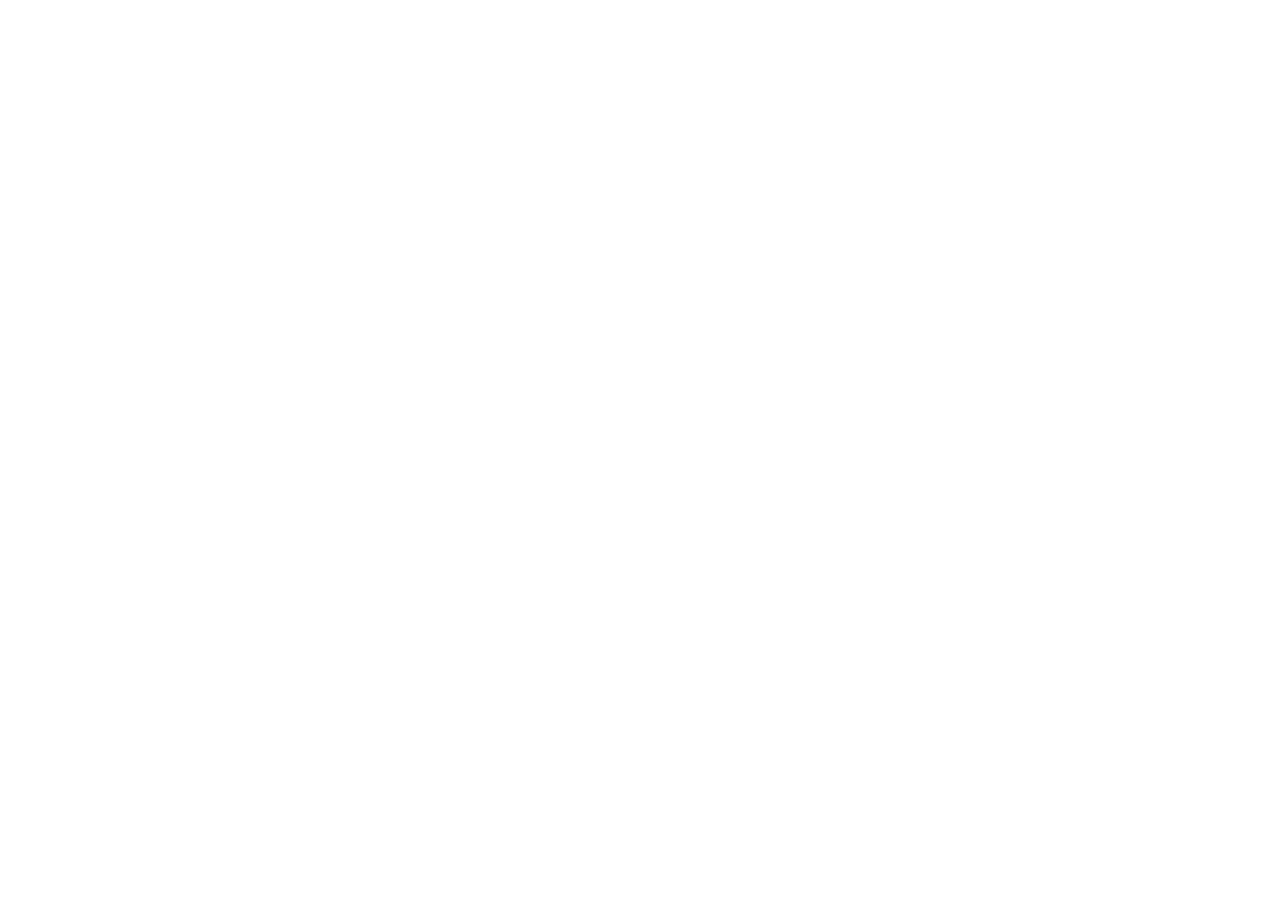
==== instagram.html @ 6e5dbc87 "atualizei mais algumas redes sociais" ====
<!DOCTYPE html>
<html lang="en">
<head>
    <meta charset="UTF-8">
    <meta name="viewport" content="width=device-width, initial-scale=1.0">
    <title>Document</title>
</head>
<body>
    
</body>
</html>
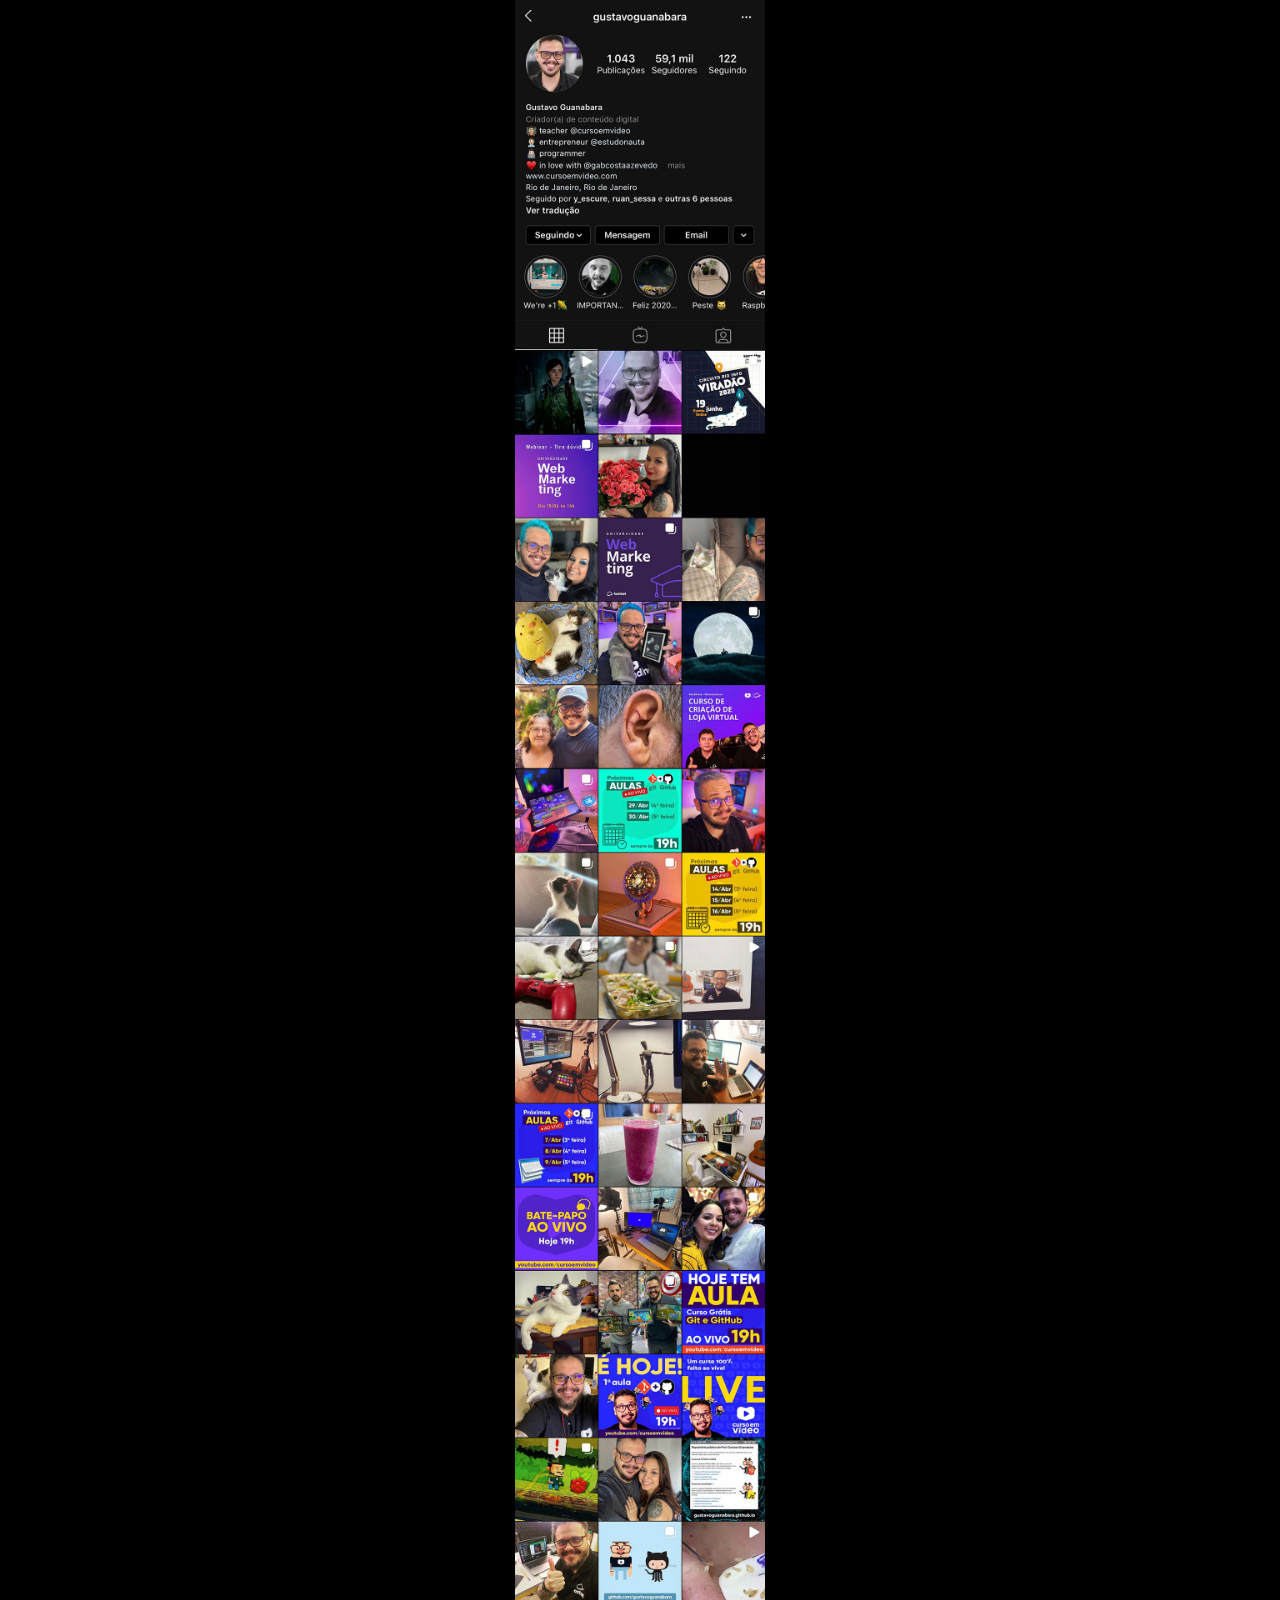
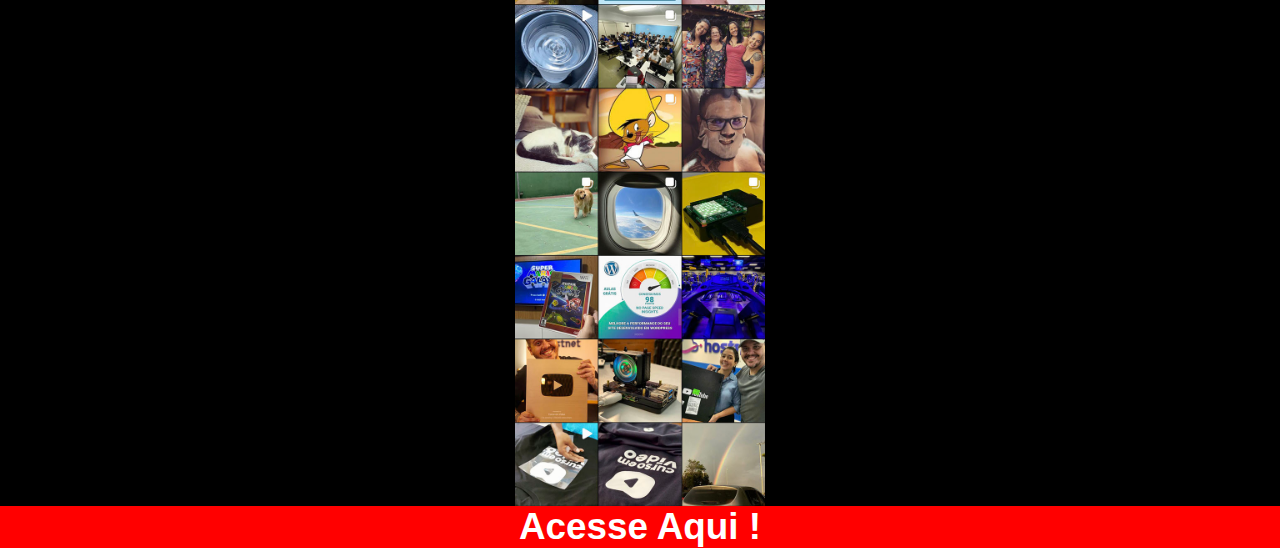
==== commit 2cc33f44: "adicionei os  botoes que faltaram" ====
--- a/instagram.html
+++ b/instagram.html
@@ -1,11 +1,43 @@
 <!DOCTYPE html>
-<html lang="en">
+<html lang="pt-br">
 <head>
     <meta charset="UTF-8">
     <meta name="viewport" content="width=device-width, initial-scale=1.0">
-    <title>Document</title>
+    <title>Instagram</title>
 </head>
 <body>
-    
+    <style>
+        *{
+            margin: 0px;
+            padding: 0px;
+            font-family: Arial, Helvetica, sans-serif;
+        }
+        body{
+            height: 100vh;
+            background-size: cover;
+            background-color: black;
+        }
+        .tela-do-instagram{
+            width: 250px;
+            display: block;
+            margin: auto;
+        }
+        footer{
+            background-color: red;
+        }
+
+        footer a{
+            color: white;
+            font-size: 2.3em;
+            font-weight: bold;
+            text-align: center;
+            display: block;
+            text-decoration: none;
+        }
+    </style>
+    <img src="imagens/tela-instagram.jpg" alt="tela do instagram" class="tela-do-instagram">
+    <footer>
+        <p><a href="https://www.instagram.com/_digo.cell_/" target="_blank">Acesse Aqui !</a></p>
+    </footer>
 </body>
 </html>